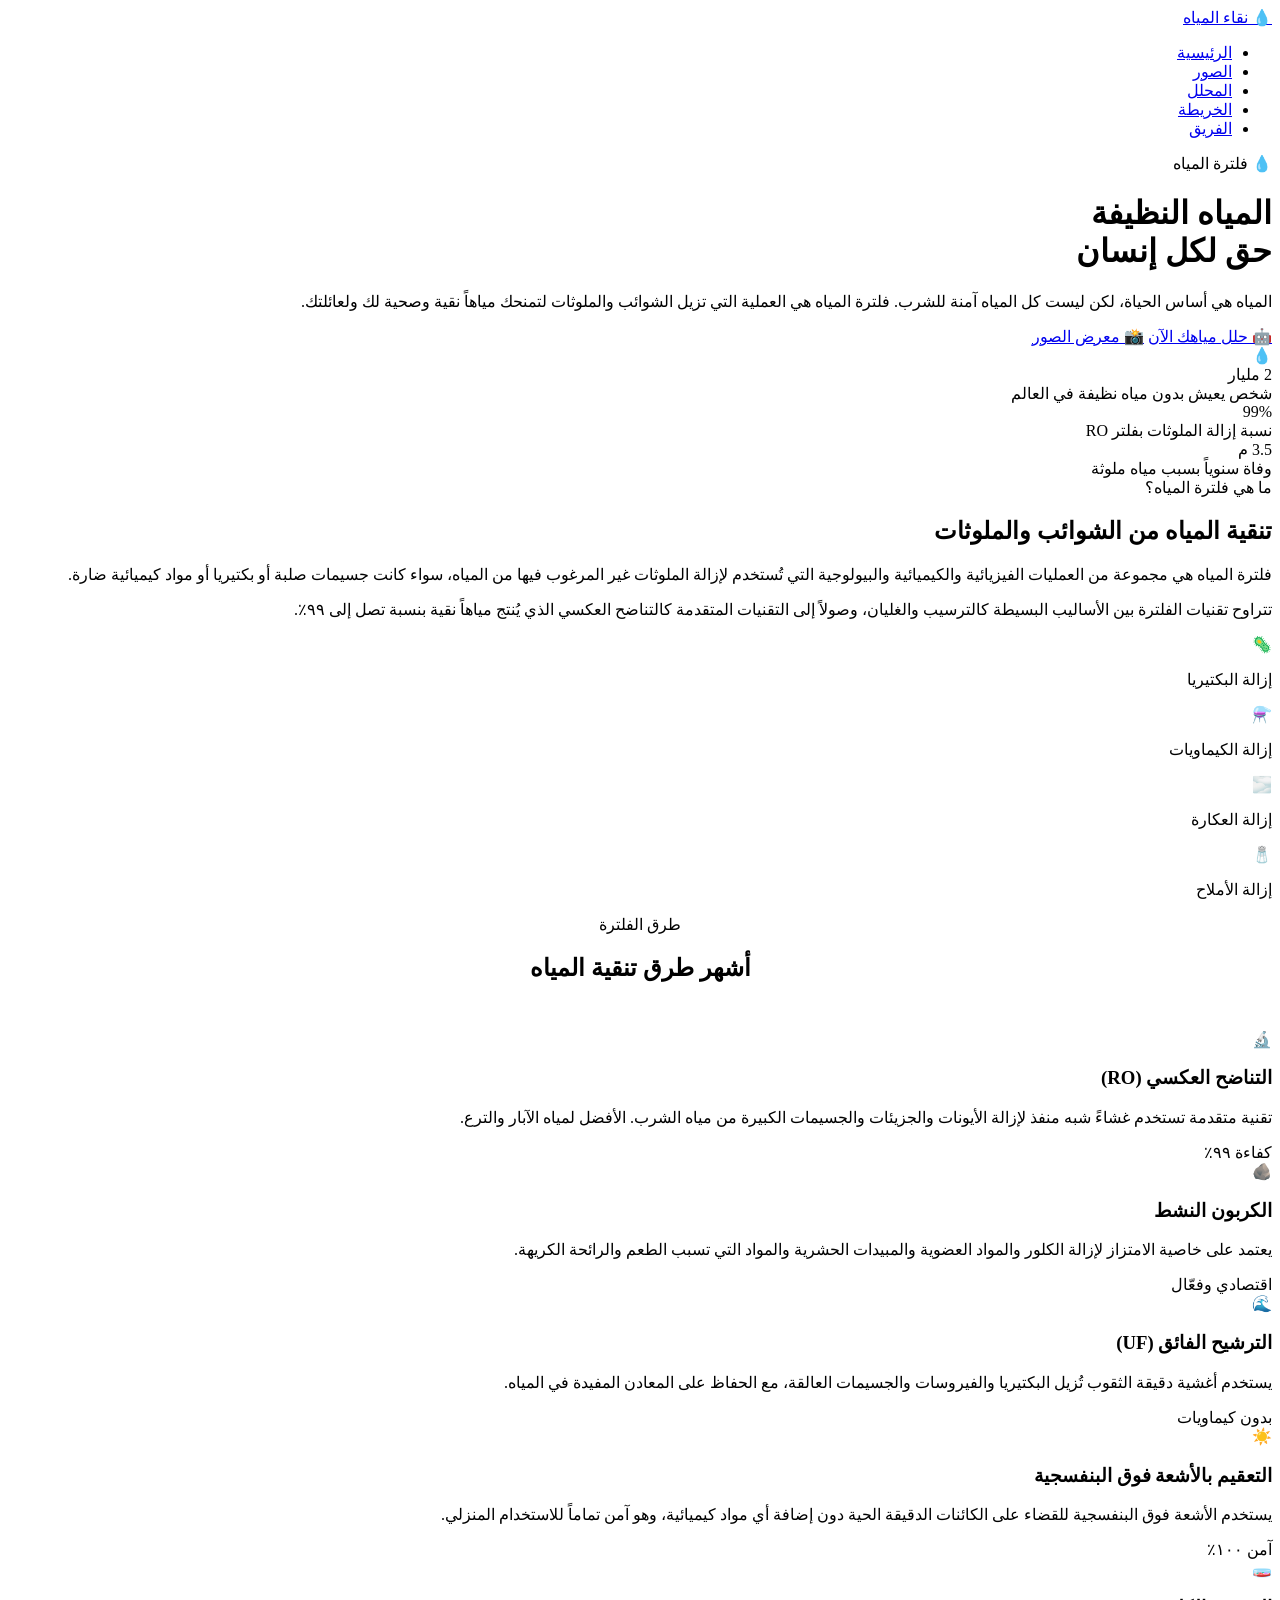
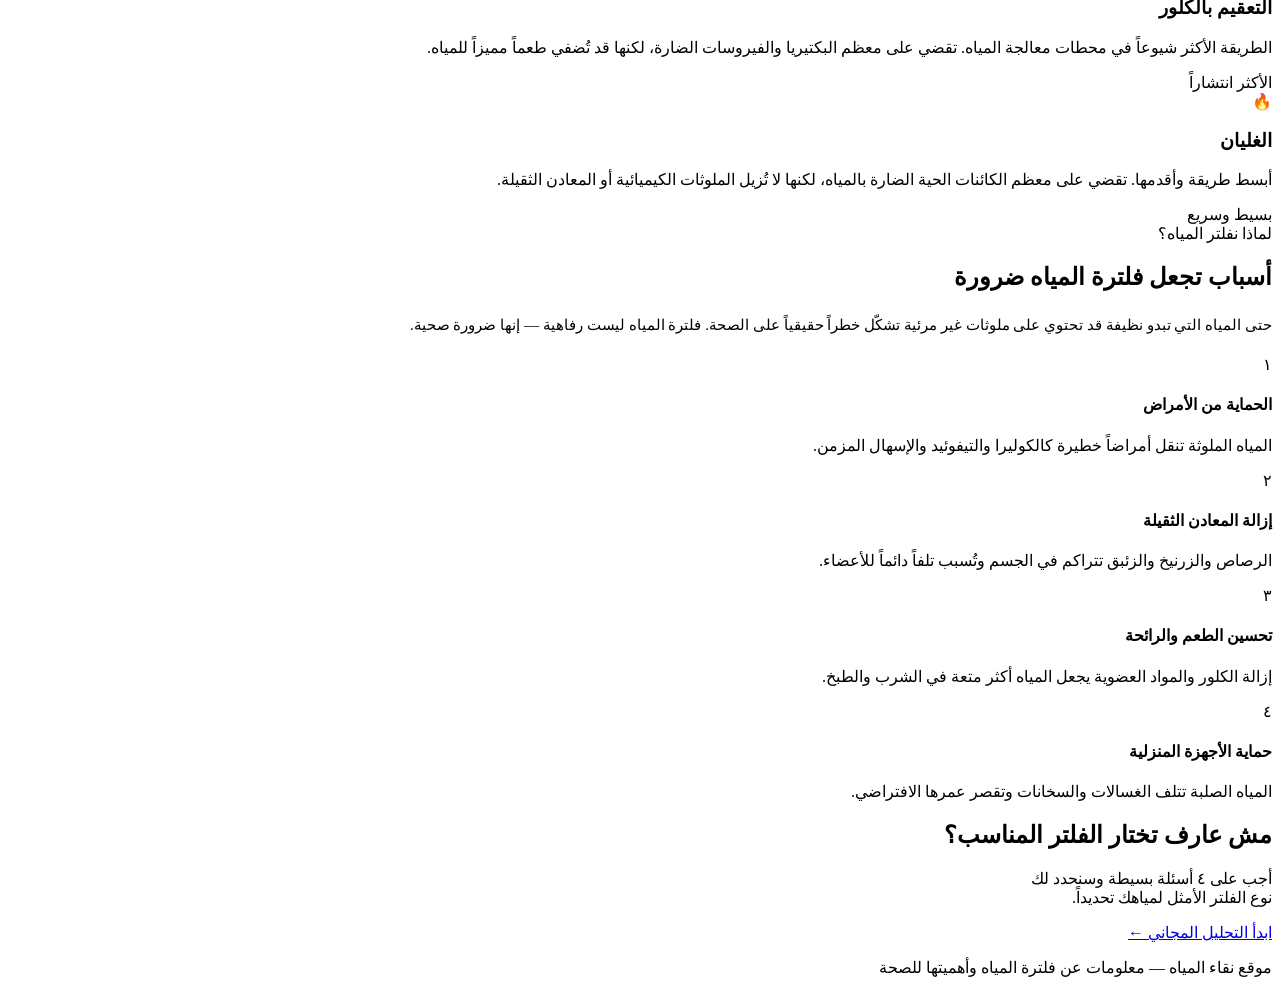
==== index.html @ 1d7ac0f8 "Add files via upload" ====
<!DOCTYPE html>
<html lang="ar" dir="rtl">
<head>
  <meta charset="UTF-8"/>
  <meta name="viewport" content="width=device-width, initial-scale=1.0"/>
  <title>فلترة المياه — الصفحة الرئيسية</title>
  <link rel="stylesheet" href="css/shared.css"/>
  <link rel="stylesheet" href="css/index.css"/>
</head>
<body>
<nav>
  <a href="index.html" class="nav-logo">💧 <span>نقاء المياه</span></a>
  <ul class="nav-links">
    <li><a href="index.html" class="active">الرئيسية</a></li>
    <li><a href="photos.html">الصور</a></li>
    <li><a href="water-quiz.html">المحلل</a></li>
    <li><a href="map.html">الخريطة</a></li>
    <li><a href="about.html">الفريق</a></li>
  </ul>
</nav>
<div class="all">
  <div class="hero-content">
    <div class="section-label anim-1">💧 فلترة المياه</div>
    <h1 class="page-title anim-2">
      المياه النظيفة<br>
      <span class="highlight">حق لكل إنسان</span>
    </h1>
    <p class="hero-desc anim-3">
      المياه هي أساس الحياة، لكن ليست كل المياه آمنة للشرب.
      فلترة المياه هي العملية التي تزيل الشوائب والملوثات
      لتمنحك مياهاً نقية وصحية لك ولعائلتك.
    </p>
    <div class="hero-btns anim-4">
      <a href="water-quiz.html" class="btn btn-primary">🤖 حلل مياهك الآن</a>
      <a href="photos.html" class="btn btn-outline">📸 معرض الصور</a>
    </div>
  </div>
  <div class="dynamic-icon">💧</div>
</div>
<div class="section" style="padding-top: 0;">
  <div class="stats-grid anim-2">
    <div class="stat-card">
      <span class="stat-num">2 مليار</span>
      <div class="stat-label">شخص يعيش بدون مياه نظيفة في العالم</div>
    </div>
    <div class="stat-card">
      <span class="stat-num">99%</span>
      <div class="stat-label">نسبة إزالة الملوثات بفلتر RO</div>
    </div>
    <div class="stat-card">
      <span class="stat-num">3.5 م</span>
      <div class="stat-label">وفاة سنوياً بسبب مياه ملوثة</div>
    </div>
  </div>
</div>
<div class="divider"></div>
<div class="section">
  <div class="what-grid">
    <div class="what-text anim-1">
      <div class="section-label">ما هي فلترة المياه؟</div>
      <h2 class="section-title">تنقية المياه من الشوائب والملوثات</h2>
      <p>
        فلترة المياه هي مجموعة من العمليات الفيزيائية والكيميائية والبيولوجية
        التي تُستخدم لإزالة الملوثات غير المرغوب فيها من المياه،
        سواء كانت جسيمات صلبة أو بكتيريا أو مواد كيميائية ضارة.
      </p>
      <p>
        تتراوح تقنيات الفلترة بين الأساليب البسيطة كالترسيب والغليان،
        وصولاً إلى التقنيات المتقدمة كالتناضح العكسي الذي يُنتج مياهاً
        نقية بنسبة تصل إلى ٩٩٪.
      </p>
    </div>
    <div class="what-visual anim-2">
      <div class="mini-card"><span class="emoji">🦠</span><p>إزالة البكتيريا</p></div>
      <div class="mini-card"><span class="emoji">⚗️</span><p>إزالة الكيماويات</p></div>
      <div class="mini-card"><span class="emoji">🌫️</span><p>إزالة العكارة</p></div>
      <div class="mini-card"><span class="emoji">🧂</span><p>إزالة الأملاح</p></div>
    </div>
  </div>
</div>
<div class="divider"></div>
<div class="section">
  <div class="anim-1" style="text-align:center; margin-bottom: 48px;">
    <div class="section-label" style="justify-content:center;">طرق الفلترة</div>
    <h2 class="section-title">أشهر طرق تنقية المياه</h2>
  </div>
  <div class="methods-grid">
    <div class="method-card anim-1">
      <span class="method-icon">🔬</span>
      <h3>التناضح العكسي (RO)</h3>
      <p>تقنية متقدمة تستخدم غشاءً شبه منفذ لإزالة الأيونات والجزيئات والجسيمات الكبيرة من مياه الشرب. الأفضل لمياه الآبار والترع.</p>
      <span class="method-tag">كفاءة ٩٩٪</span>
    </div>
    <div class="method-card anim-2">
      <span class="method-icon">🪨</span>
      <h3>الكربون النشط</h3>
      <p>يعتمد على خاصية الامتزاز لإزالة الكلور والمواد العضوية والمبيدات الحشرية والمواد التي تسبب الطعم والرائحة الكريهة.</p>
      <span class="method-tag">اقتصادي وفعّال</span>
    </div>
    <div class="method-card anim-3">
      <span class="method-icon">🌊</span>
      <h3>الترشيح الفائق (UF)</h3>
      <p>يستخدم أغشية دقيقة الثقوب تُزيل البكتيريا والفيروسات والجسيمات العالقة، مع الحفاظ على المعادن المفيدة في المياه.</p>
      <span class="method-tag">بدون كيماويات</span>
    </div>
    <div class="method-card anim-1">
      <span class="method-icon">☀️</span>
      <h3>التعقيم بالأشعة فوق البنفسجية</h3>
      <p>يستخدم الأشعة فوق البنفسجية للقضاء على الكائنات الدقيقة الحية دون إضافة أي مواد كيميائية، وهو آمن تماماً للاستخدام المنزلي.</p>
      <span class="method-tag">آمن ١٠٠٪</span>
    </div>
    <div class="method-card anim-2">
      <span class="method-icon">🧫</span>
      <h3>التعقيم بالكلور</h3>
      <p>الطريقة الأكثر شيوعاً في محطات معالجة المياه. تقضي على معظم البكتيريا والفيروسات الضارة، لكنها قد تُضفي طعماً مميزاً للمياه.</p>
      <span class="method-tag">الأكثر انتشاراً</span>
    </div>
    <div class="method-card anim-3">
      <span class="method-icon">🔥</span>
      <h3>الغليان</h3>
      <p>أبسط طريقة وأقدمها. تقضي على معظم الكائنات الحية الضارة بالمياه، لكنها لا تُزيل الملوثات الكيميائية أو المعادن الثقيلة.</p>
      <span class="method-tag">بسيط وسريع</span>
    </div>
  </div>
</div>
<div class="divider"></div>
<div class="section">
  <div class="why-section">
    <div class="anim-1">
      <div class="section-label">لماذا نفلتر المياه؟</div>
      <h2 class="section-title">أسباب تجعل فلترة المياه ضرورة</h2>
      <p style="color:var(--gray); line-height:1.9; font-size:0.95rem;">
        حتى المياه التي تبدو نظيفة قد تحتوي على ملوثات غير مرئية
        تشكّل خطراً حقيقياً على الصحة. فلترة المياه ليست رفاهية —
        إنها ضرورة صحية.
      </p>
    </div>
    <div class="why-list anim-2">
      <div class="why-item">
        <div class="why-num">١</div>
        <div>
          <h4>الحماية من الأمراض</h4>
          <p>المياه الملوثة تنقل أمراضاً خطيرة كالكوليرا والتيفوئيد والإسهال المزمن.</p>
        </div>
      </div>
      <div class="why-item">
        <div class="why-num">٢</div>
        <div>
          <h4>إزالة المعادن الثقيلة</h4>
          <p>الرصاص والزرنيخ والزئبق تتراكم في الجسم وتُسبب تلفاً دائماً للأعضاء.</p>
        </div>
      </div>
      <div class="why-item">
        <div class="why-num">٣</div>
        <div>
          <h4>تحسين الطعم والرائحة</h4>
          <p>إزالة الكلور والمواد العضوية يجعل المياه أكثر متعة في الشرب والطبخ.</p>
        </div>
      </div>
      <div class="why-item">
        <div class="why-num">٤</div>
        <div>
          <h4>حماية الأجهزة المنزلية</h4>
          <p>المياه الصلبة تتلف الغسالات والسخانات وتقصر عمرها الافتراضي.</p>
        </div>
      </div>
    </div>
  </div>
</div>
<div class="divider"></div>
<div class="section">
  <div class="cta-box anim-1">
    <h2>مش عارف تختار الفلتر المناسب؟</h2>
    <p>
      أجب على ٤ أسئلة بسيطة وسنحدد لك<br>
      نوع الفلتر الأمثل لمياهك تحديداً.
    </p>
    <a href="water-quiz.html" class="btn btn-primary">ابدأ التحليل المجاني ←</a>
  </div>
</div>
<footer>
  <p>موقع <span>نقاء المياه</span> — معلومات عن فلترة المياه وأهميتها للصحة</p>
</footer>
</body>
</html>
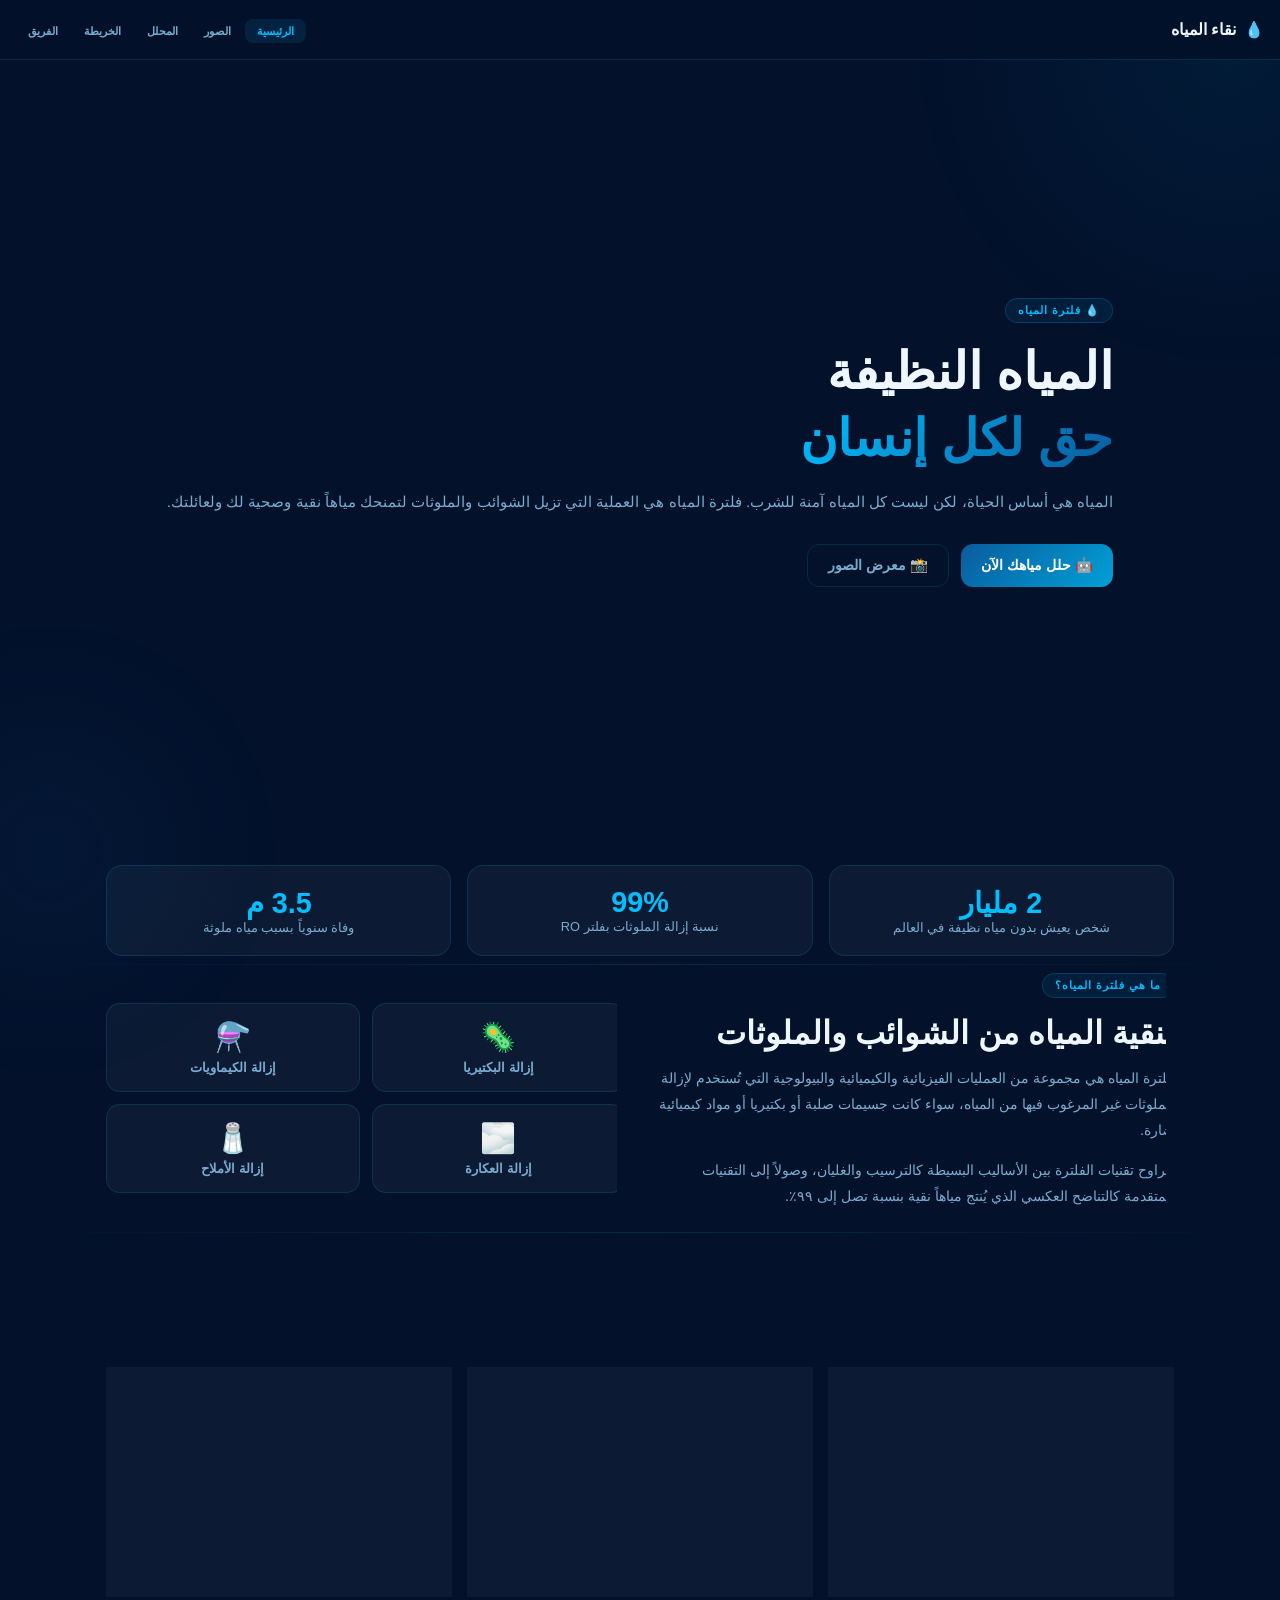
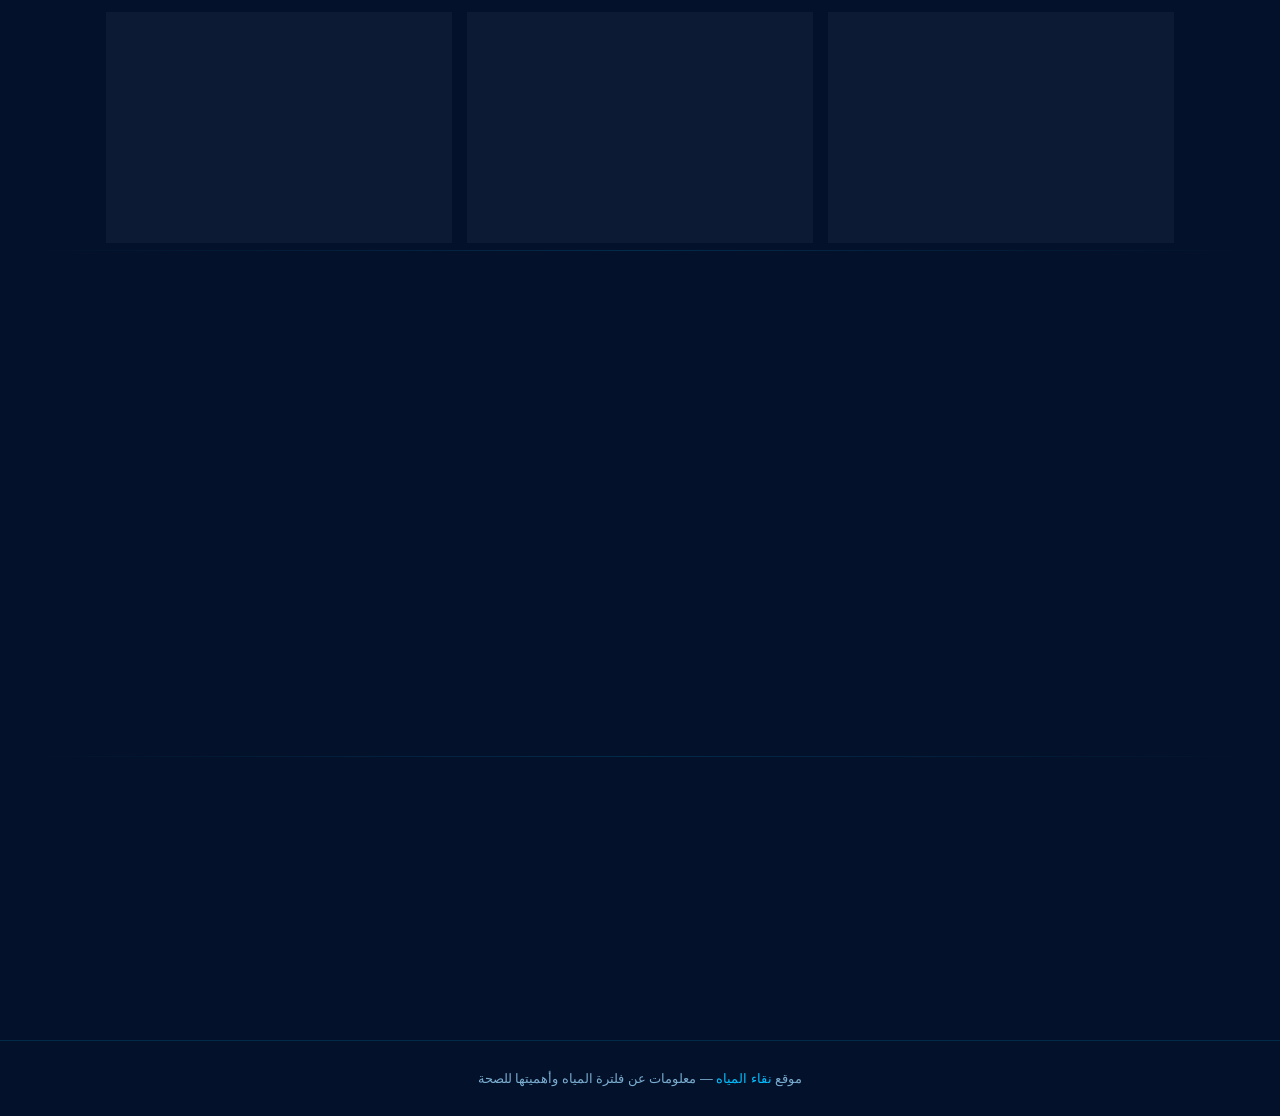
==== commit 6d07af2f: "css" ====
--- a/index.html
+++ b/index.html
@@ -4,8 +4,8 @@
   <meta charset="UTF-8"/>
   <meta name="viewport" content="width=device-width, initial-scale=1.0"/>
   <title>فلترة المياه — الصفحة الرئيسية</title>
-  <link rel="stylesheet" href="css/shared.css"/>
-  <link rel="stylesheet" href="css/index.css"/>
+  <link rel="stylesheet" href="./Css/shared.css"/>
+  <link rel="stylesheet" href="./Css/index.css"/>
 </head>
 <body>
 <nav>
--- a/Css/shared.css
+++ b/Css/shared.css
@@ -0,0 +1,256 @@
+@import url('https://fonts.googleapis.com/css2?family=Tajawal:wght@400;500;700;800;900&family=Cairo:wght@400;600;700;900&display=swap');
+
+* { margin: 0; padding: 0; box-sizing: border-box; }
+
+html { scroll-behavior: smooth; }
+
+body {
+  font-family: 'Cairo', sans-serif;
+  background: #03112b;
+  color: #eef6ff;
+  min-height: 100vh;
+  overflow-x: hidden;
+  direction: rtl;
+}
+
+body::before {
+  content: '';
+  position: fixed;
+  top: -300px; right: -300px;
+  width: 700px; height: 700px;
+  background: radial-gradient(circle, rgba(0,191,255,0.06) 0%, transparent 65%);
+  border-radius: 50%;
+  pointer-events: none;
+  z-index: 0;
+}
+
+body::after {
+  content: '';
+  position: fixed;
+  bottom: -200px; left: -200px;
+  width: 500px; height: 500px;
+  background: radial-gradient(circle, rgba(10,92,158,0.08) 0%, transparent 65%);
+  border-radius: 50%;
+  pointer-events: none;
+  z-index: 0;
+}
+
+/* ========== NAVIGATION - RESPONSIVE ========== */
+nav {
+  position: sticky;
+  top: 0;
+  z-index: 100;
+  background: rgba(3,17,43,0.95);
+  backdrop-filter: blur(16px);
+  border-bottom: 1px solid rgba(0,191,255,0.15);
+  padding: 0 16px;
+  display: flex;
+  align-items: center;
+  justify-content: space-between;
+  min-height: 60px;
+  flex-wrap: wrap;
+  gap: 8px;
+}
+
+.nav-logo {
+  display: flex;
+  align-items: center;
+  gap: 8px;
+  font-family: 'Tajawal', sans-serif;
+  font-weight: 900;
+  font-size: 1rem;
+  color: #00bfff;
+  text-decoration: none;
+  white-space: nowrap;
+}
+
+.nav-logo span { color: #eef6ff; }
+
+.nav-links {
+  display: flex;
+  gap: 2px;
+  list-style: none;
+  flex-wrap: wrap;
+  justify-content: center;
+}
+
+.nav-links a {
+  color: #7aaccf;
+  text-decoration: none;
+  padding: 6px 12px;
+  border-radius: 8px;
+  font-size: 0.7rem;
+  font-weight: 600;
+  transition: all 0.2s ease;
+  white-space: nowrap;
+}
+
+.nav-links a:hover {
+  color: #eef6ff;
+  background: rgba(0,191,255,0.08);
+}
+
+.nav-links a.active {
+  color: #00bfff;
+  background: rgba(0,191,255,0.1);
+}
+
+/* ========== SECTIONS ========== */
+.section {
+  position: relative;
+  z-index: 1;
+  padding: 8px 16px;
+  max-width: 1100px;
+  margin: 0 auto;
+}
+
+.section-label {
+  display: inline-flex;
+  align-items: center;
+  gap: 8px;
+  background: rgba(0,191,255,0.08);
+  border: 1px solid rgba(0,191,255,0.2);
+  color: #00bfff;
+  font-size: 0.7rem;
+  font-weight: 700;
+  padding: 5px 12px;
+  border-radius: 50px;
+  letter-spacing: 1px;
+  margin-bottom: 16px;
+}
+
+h1.page-title {
+  font-family: 'Tajawal', sans-serif;
+  font-size: clamp(1.6rem, 5vw, 3.2rem);
+  font-weight: 900;
+  line-height: 1.3;
+  margin-bottom: 16px;
+}
+
+h1.page-title .highlight {
+  background: linear-gradient(135deg, #00bfff, #0a5c9e);
+  -webkit-background-clip: text;
+  -webkit-text-fill-color: transparent;
+  background-clip: text;
+}
+
+h2.section-title {
+  font-family: 'Tajawal', sans-serif;
+  font-size: clamp(1.3rem, 3vw, 2rem);
+  font-weight: 800;
+  margin-bottom: 14px;
+}
+
+.btn {
+  display: inline-flex;
+  align-items: center;
+  gap: 8px;
+  padding: 12px 20px;
+  border-radius: 12px;
+  font-family: 'Cairo', sans-serif;
+  font-size: 0.9rem;
+  font-weight: 700;
+  cursor: pointer;
+  transition: all 0.3s ease;
+  text-decoration: none;
+  border: none;
+  justify-content: center;
+}
+
+.btn-primary {
+  background: linear-gradient(135deg, #0a5c9e, #00a0d6);
+  color: white;
+}
+
+.btn-primary:hover {
+  transform: translateY(-2px);
+  box-shadow: 0 12px 30px rgba(0,191,255,0.25);
+}
+
+.btn-outline {
+  background: transparent;
+  border: 1.5px solid rgba(0,191,255,0.15);
+  color: #7aaccf;
+}
+
+.btn-outline:hover {
+  border-color: #00bfff;
+  color: #00bfff;
+}
+
+.divider {
+  height: 1px;
+  background: linear-gradient(90deg, transparent, rgba(0,191,255,0.15), transparent);
+  margin: 0 16px;
+}
+
+footer {
+  position: relative;
+  z-index: 1;
+  text-align: center;
+  padding: 30px 16px;
+  color: #7aaccf;
+  font-size: 0.8rem;
+  border-top: 1px solid rgba(0,191,255,0.15);
+}
+
+footer span { color: #00bfff; }
+
+/* ========== ANIMATIONS ========== */
+@keyframes fadeUp {
+  from { opacity: 0; transform: translateY(30px); }
+  to   { opacity: 1; transform: translateY(0); }
+}
+
+@keyframes fadeIn {
+  from { opacity: 0; }
+  to   { opacity: 1; }
+}
+
+.anim-1 { animation: fadeUp 0.7s ease both; }
+.anim-2 { animation: fadeUp 0.7s ease 0.15s both; }
+.anim-3 { animation: fadeUp 0.7s ease 0.3s both; }
+.anim-4 { animation: fadeUp 0.7s ease 0.45s both; }
+
+/* ========== MEDIA QUERIES ========== */
+@media (max-width: 600px) {
+  nav {
+    padding: 8px 12px;
+    flex-direction: column;
+    gap: 8px;
+  }
+  
+  .nav-logo {
+    font-size: 0.9rem;
+  }
+  
+  .nav-links {
+    width: 100%;
+    justify-content: center;
+    gap: 4px;
+  }
+  
+  .nav-links a {
+    padding: 5px 8px;
+    font-size: 0.65rem;
+  }
+  
+  .section {
+    padding: 8px 12px;
+  }
+  
+  .section-label {
+    font-size: 0.65rem;
+    padding: 4px 10px;
+  }
+  
+  .btn {
+    padding: 10px 16px;
+    font-size: 0.85rem;
+  }
+  
+  footer {
+    padding: 20px 12px;
+    font-size: 0.7rem;
+  }
+}
--- a/Css/index.css
+++ b/Css/index.css
@@ -0,0 +1,249 @@
+.all {
+  min-height: 85vh;
+  display: flex;
+  flex-direction: column;
+  align-items: center;
+  justify-content: center;
+  position: relative;
+  z-index: 1;
+  padding: 40px 20px;
+  max-width: 1100px;
+  margin: 0 auto;
+  text-align: center;
+}
+
+.hero-content { max-width: 100%; }
+
+.hero-desc {
+  color: #7aaccf;
+  font-size: 0.95rem;
+  line-height: 1.8;
+  margin-bottom: 28px;
+}
+
+.hero-btns { 
+  display: flex; 
+  gap: 12px; 
+  flex-wrap: wrap;
+  justify-content: center;
+}
+
+.dynamic-icon {
+  display: none;
+}
+
+@keyframes float-drop {
+  0%, 100% { transform: translateY(-50%) scale(1); }
+  50%       { transform: translateY(-55%) scale(1.05); }
+}
+
+.stats-grid {
+  display: grid;
+  grid-template-columns: repeat(auto-fit, minmax(180px, 1fr));
+  gap: 16px;
+  margin-top: 40px;
+}
+
+.stat-card {
+  background: rgba(255,255,255,0.04);
+  border: 1px solid rgba(0,191,255,0.15);
+  border-radius: 16px;
+  padding: 20px;
+  text-align: center;
+}
+
+.stat-num {
+  font-family: 'Tajawal', sans-serif;
+  font-size: 1.8rem;
+  font-weight: 900;
+  color: #00bfff;
+  display: block;
+}
+
+.stat-label {
+  font-size: 0.8rem;
+  color: #7aaccf;
+}
+
+.what-grid {
+  display: grid;
+  grid-template-columns: 1fr;
+  gap: 30px;
+  align-items: center;
+}
+
+.what-text p {
+  color: #7aaccf;
+  line-height: 1.8;
+  font-size: 0.9rem;
+  margin-bottom: 14px;
+}
+
+.what-visual {
+  display: grid;
+  grid-template-columns: repeat(2, 1fr);
+  gap: 12px;
+}
+
+.mini-card {
+  background: rgba(255,255,255,0.04);
+  border: 1px solid rgba(0,191,255,0.15);
+  border-radius: 14px;
+  padding: 16px;
+  text-align: center;
+  transition: all 0.3s;
+}
+
+.mini-card:hover {
+  border-color: rgba(0,191,255,0.4);
+  transform: translateY(-3px);
+}
+
+.mini-card .emoji { font-size: 1.8rem; display: block; margin-bottom: 6px; }
+
+.mini-card p { font-size: 0.8rem; color: #7aaccf; font-weight: 600; }
+
+.methods-grid {
+  display: grid;
+  grid-template-columns: 1fr;
+  gap: 16px;
+}
+
+.method-card {
+  background: rgba(255,255,255,0.04);
+  border: 1px solid rgba(0,191,255,0.15);
+  border-radius: 20px;
+  padding: 24px;
+  transition: all 0.3s;
+  position: relative;
+  overflow: hidden;
+}
+
+.method-card::before {
+  content: '';
+  position: absolute;
+  top: 0; right: 0;
+  width: 80px; height: 80px;
+  background: radial-gradient(circle, rgba(0,191,255,0.08), transparent);
+  border-radius: 0 20px 0 80px;
+}
+
+.method-card:hover {
+  border-color: rgba(0,191,255,0.4);
+  transform: translateY(-3px);
+}
+
+.method-icon { font-size: 2rem; display: block; margin-bottom: 12px; }
+
+.method-card h3 {
+  font-size: 1rem;
+  font-weight: 700;
+  margin-bottom: 8px;
+  color: #eef6ff;
+}
+
+.method-card p { color: #7aaccf; font-size: 0.85rem; line-height: 1.7; }
+
+.method-tag {
+  display: inline-block;
+  margin-top: 12px;
+  background: rgba(0,191,255,0.08);
+  border: 1px solid rgba(0,191,255,0.2);
+  color: #00bfff;
+  font-size: 0.7rem;
+  font-weight: 700;
+  padding: 3px 10px;
+  border-radius: 50px;
+}
+
+.why-section {
+  display: flex;
+  flex-direction: column;
+  gap: 24px;
+}
+
+.why-list { display: flex; flex-direction: column; gap: 12px; }
+
+.why-item {
+  display: flex;
+  align-items: flex-start;
+  gap: 14px;
+  background: rgba(255,255,255,0.04);
+  border: 1px solid rgba(0,191,255,0.15);
+  border-radius: 14px;
+  padding: 16px 18px;
+  transition: all 0.3s;
+}
+
+.why-item:hover {
+  border-color: rgba(0,191,255,0.3);
+  transform: translateX(-3px);
+}
+
+.why-num {
+  flex-shrink: 0;
+  width: 32px; height: 32px;
+  background: linear-gradient(135deg, #0a5c9e, #00a0d6);
+  border-radius: 10px;
+  display: flex;
+  align-items: center;
+  justify-content: center;
+  font-weight: 900;
+  font-size: 0.85rem;
+}
+
+.why-item h4 { font-size: 0.95rem; font-weight: 700; margin-bottom: 3px; }
+
+.why-item p  { color: #7aaccf; font-size: 0.85rem; line-height: 1.6; }
+
+.cta-box {
+  background: linear-gradient(135deg, rgba(10,92,158,0.3), rgba(0,191,255,0.08));
+  border: 1px solid rgba(0,191,255,0.25);
+  border-radius: 20px;
+  padding: 36px 24px;
+  text-align: center;
+  margin: 20px 0;
+}
+
+.cta-box h2 {
+  font-family: 'Tajawal', sans-serif;
+  font-size: 1.5rem;
+  font-weight: 900;
+  margin-bottom: 12px;
+}
+
+.cta-box p {
+  color: #7aaccf;
+  font-size: 0.9rem;
+  margin-bottom: 24px;
+  line-height: 1.7;
+}
+
+@media (min-width: 768px) {
+  .what-grid {
+    grid-template-columns: 1fr 1fr;
+  }
+  
+  .methods-grid {
+    grid-template-columns: repeat(2, 1fr);
+  }
+  
+  .hero-btns {
+    justify-content: flex-start;
+  }
+  
+  .all {
+    text-align: right;
+    flex-direction: row;
+  }
+}
+
+@media (min-width: 1024px) {
+  .methods-grid {
+    grid-template-columns: repeat(3, 1fr);
+  }
+  
+  .stats-grid {
+    grid-template-columns: repeat(3, 1fr);
+  }
+}
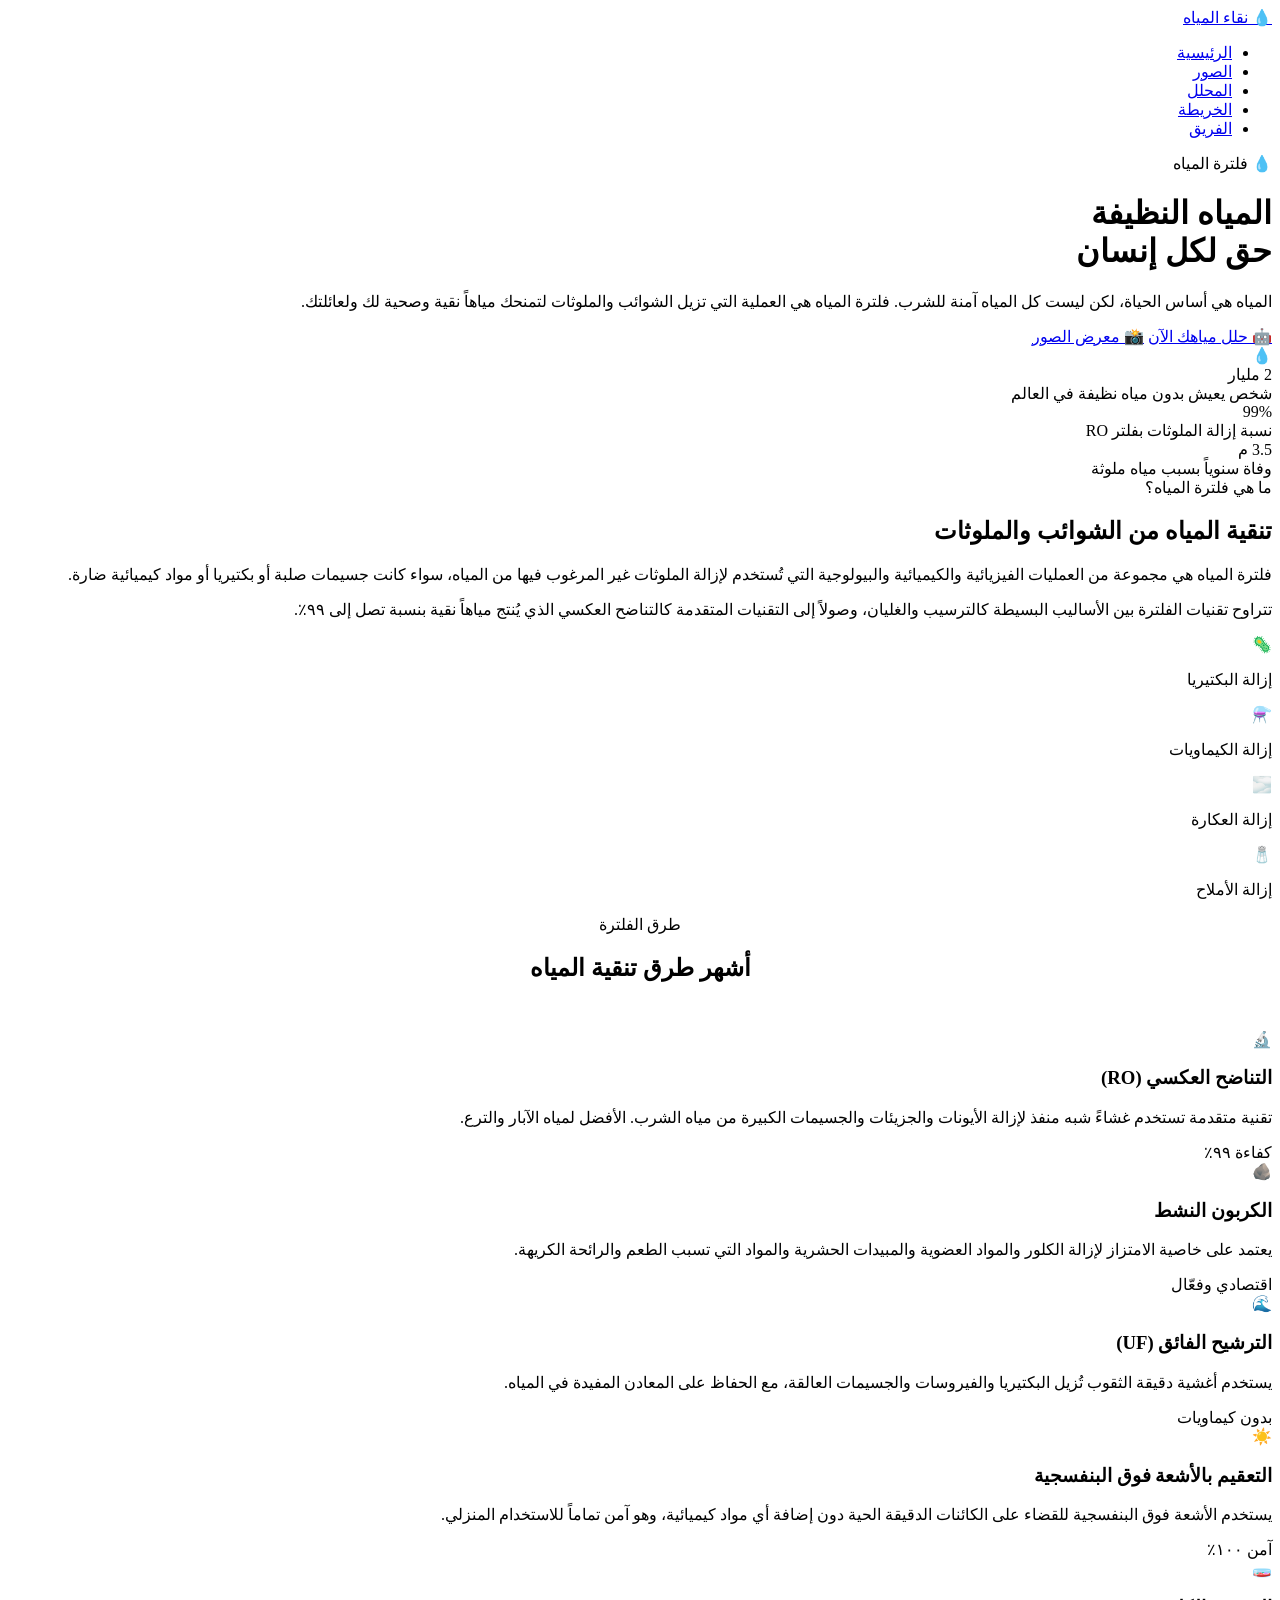
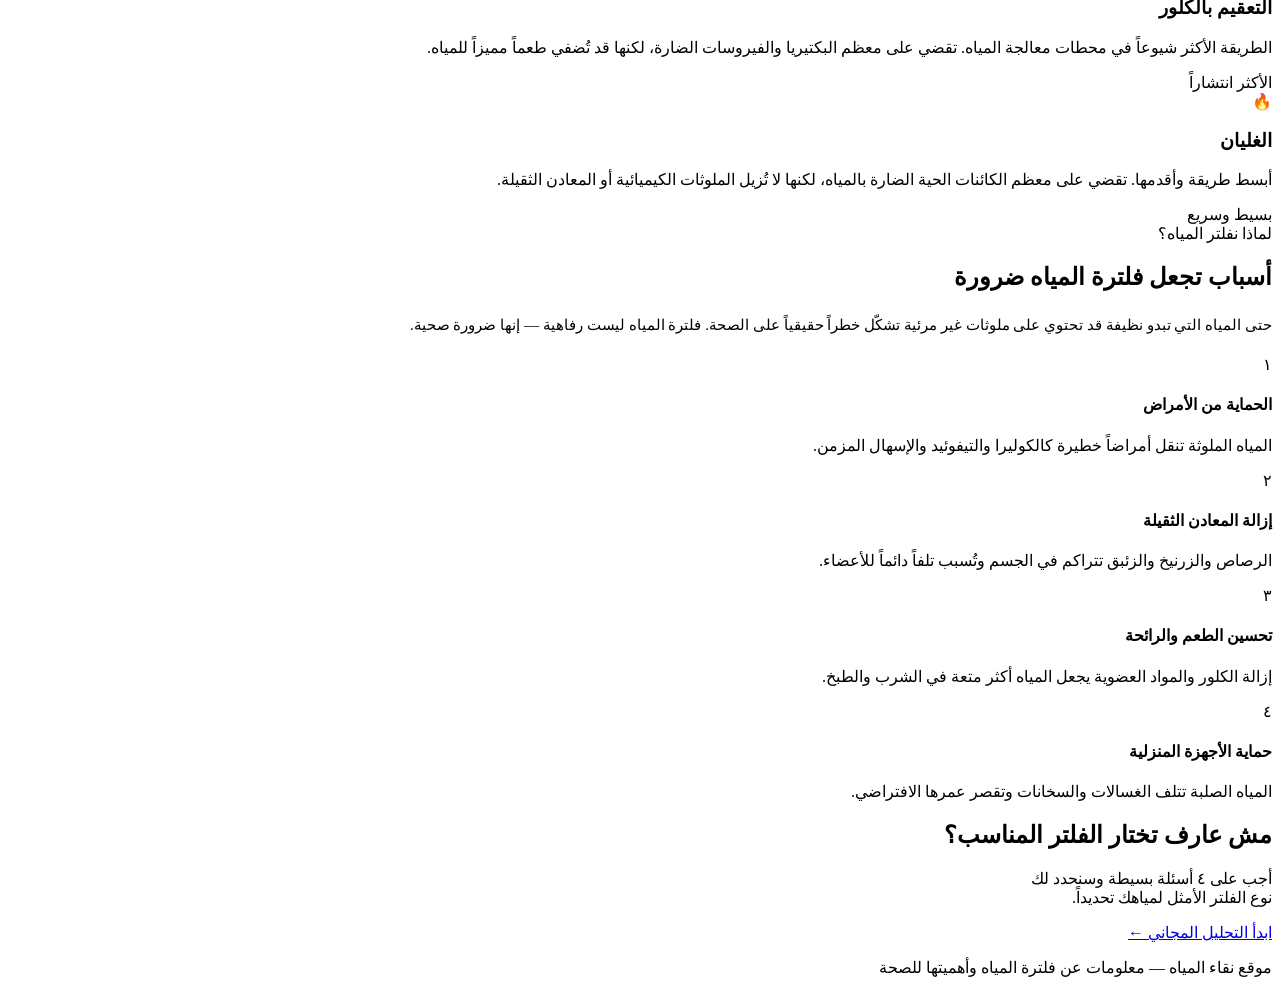
==== commit c5e89025: "e" ====
--- a/index.html
+++ b/index.html
@@ -4,8 +4,8 @@
   <meta charset="UTF-8"/>
   <meta name="viewport" content="width=device-width, initial-scale=1.0"/>
   <title>فلترة المياه — الصفحة الرئيسية</title>
-  <link rel="stylesheet" href="./Css/shared.css"/>
-  <link rel="stylesheet" href="./Css/index.css"/>
+  <link rel="stylesheet" href="css/shared.css"/>
+  <link rel="stylesheet" href="css/index.css"/>
 </head>
 <body>
 <nav>
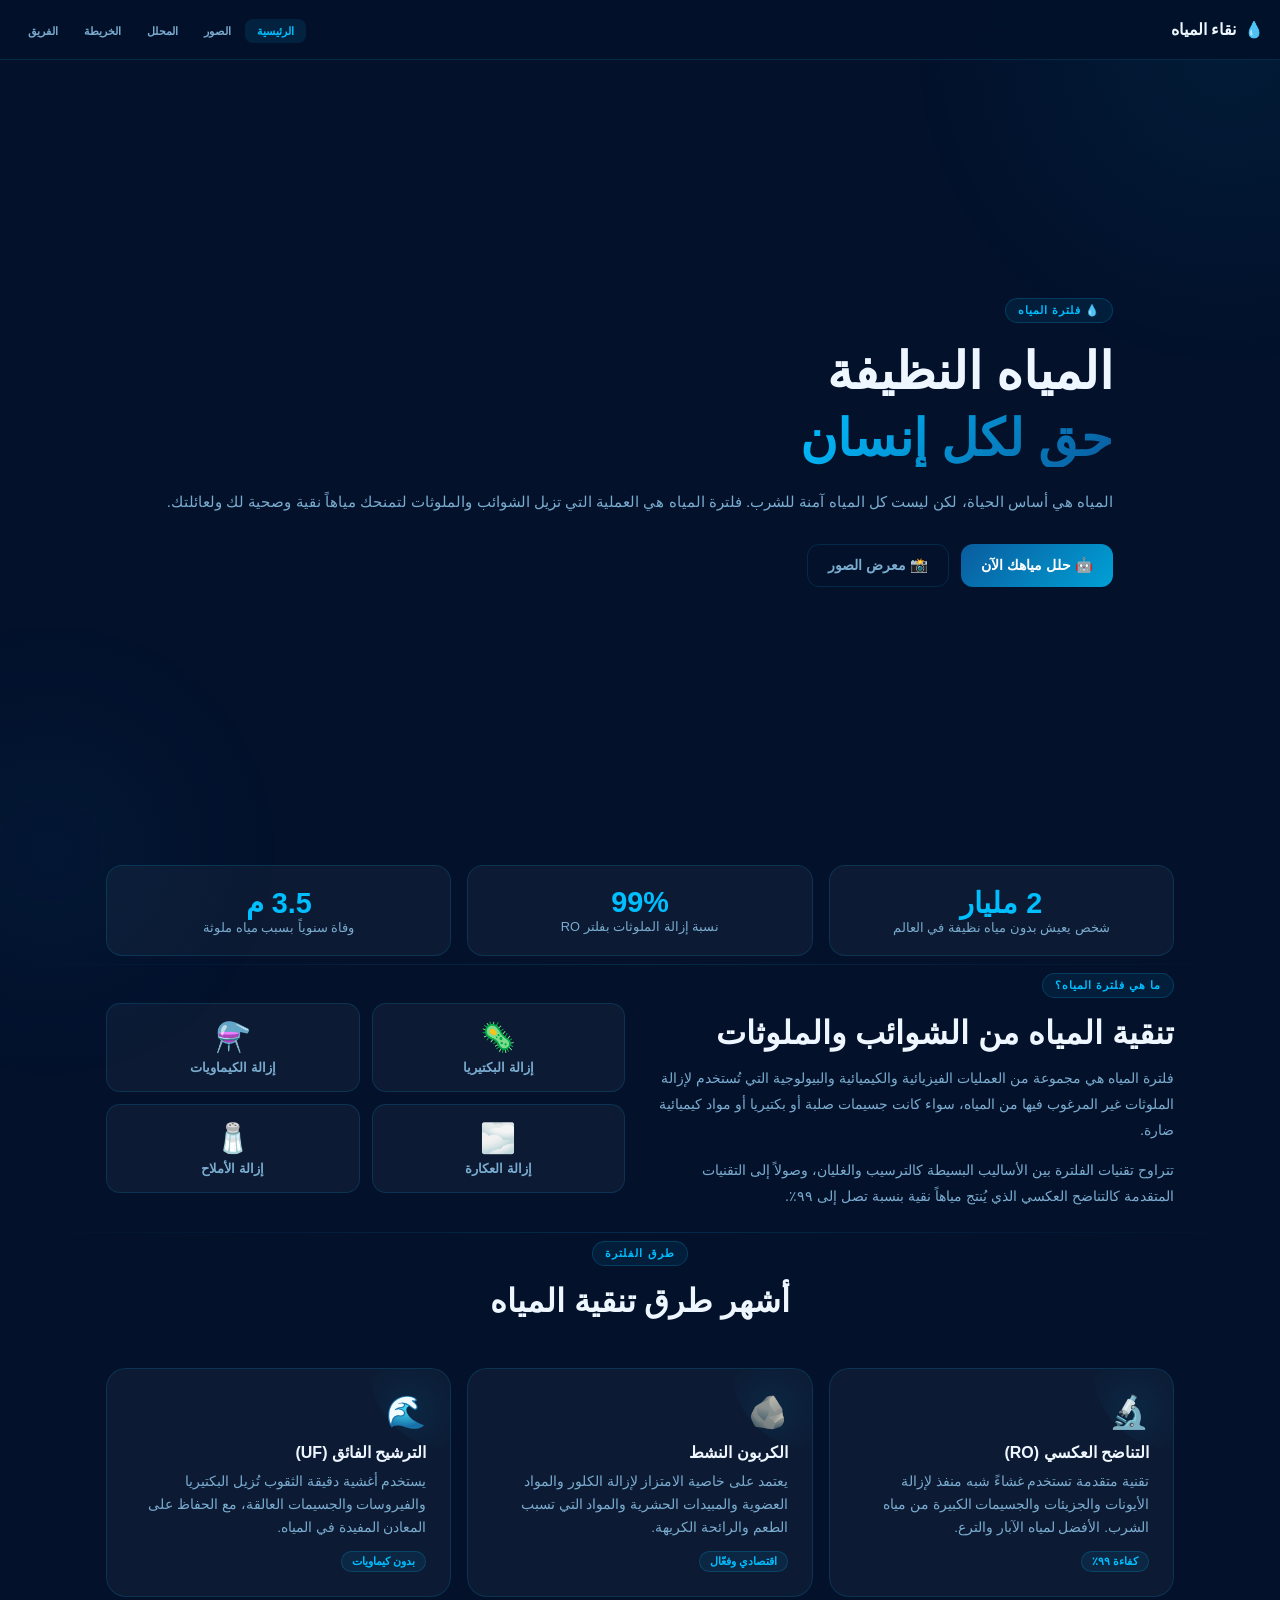
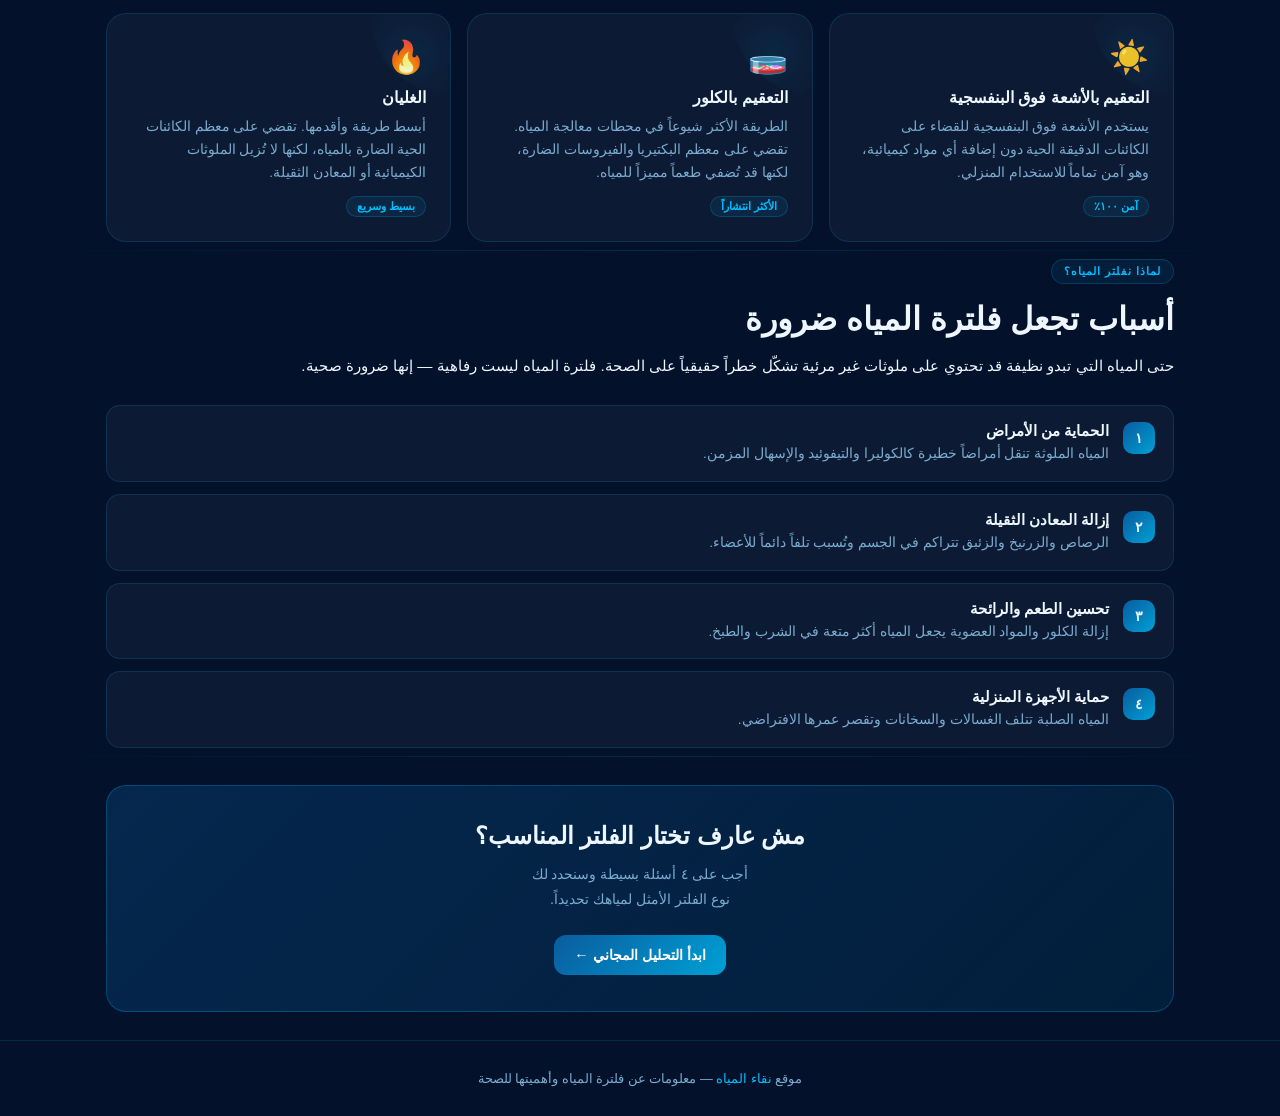
==== commit cfefdb46: "CSSSS" ====
--- a/index.html
+++ b/index.html
@@ -4,8 +4,8 @@
   <meta charset="UTF-8"/>
   <meta name="viewport" content="width=device-width, initial-scale=1.0"/>
   <title>فلترة المياه — الصفحة الرئيسية</title>
-  <link rel="stylesheet" href="css/shared.css"/>
-  <link rel="stylesheet" href="css/index.css"/>
+  <link rel="stylesheet" href="Css/shared.css"/>
+  <link rel="stylesheet" href="Css/index.css"/>
 </head>
 <body>
 <nav>
--- a/Css/shared.css
+++ b/Css/shared.css
@@ -0,0 +1,256 @@
+@import url('https://fonts.googleapis.com/css2?family=Tajawal:wght@400;500;700;800;900&family=Cairo:wght@400;600;700;900&display=swap');
+
+* { margin: 0; padding: 0; box-sizing: border-box; }
+
+html { scroll-behavior: smooth; }
+
+body {
+  font-family: 'Cairo', sans-serif;
+  background: #03112b;
+  color: #eef6ff;
+  min-height: 100vh;
+  overflow-x: hidden;
+  direction: rtl;
+}
+
+body::before {
+  content: '';
+  position: fixed;
+  top: -300px; right: -300px;
+  width: 700px; height: 700px;
+  background: radial-gradient(circle, rgba(0,191,255,0.06) 0%, transparent 65%);
+  border-radius: 50%;
+  pointer-events: none;
+  z-index: 0;
+}
+
+body::after {
+  content: '';
+  position: fixed;
+  bottom: -200px; left: -200px;
+  width: 500px; height: 500px;
+  background: radial-gradient(circle, rgba(10,92,158,0.08) 0%, transparent 65%);
+  border-radius: 50%;
+  pointer-events: none;
+  z-index: 0;
+}
+
+/* ========== NAVIGATION - RESPONSIVE ========== */
+nav {
+  position: sticky;
+  top: 0;
+  z-index: 100;
+  background: rgba(3,17,43,0.95);
+  backdrop-filter: blur(16px);
+  border-bottom: 1px solid rgba(0,191,255,0.15);
+  padding: 0 16px;
+  display: flex;
+  align-items: center;
+  justify-content: space-between;
+  min-height: 60px;
+  flex-wrap: wrap;
+  gap: 8px;
+}
+
+.nav-logo {
+  display: flex;
+  align-items: center;
+  gap: 8px;
+  font-family: 'Tajawal', sans-serif;
+  font-weight: 900;
+  font-size: 1rem;
+  color: #00bfff;
+  text-decoration: none;
+  white-space: nowrap;
+}
+
+.nav-logo span { color: #eef6ff; }
+
+.nav-links {
+  display: flex;
+  gap: 2px;
+  list-style: none;
+  flex-wrap: wrap;
+  justify-content: center;
+}
+
+.nav-links a {
+  color: #7aaccf;
+  text-decoration: none;
+  padding: 6px 12px;
+  border-radius: 8px;
+  font-size: 0.7rem;
+  font-weight: 600;
+  transition: all 0.2s ease;
+  white-space: nowrap;
+}
+
+.nav-links a:hover {
+  color: #eef6ff;
+  background: rgba(0,191,255,0.08);
+}
+
+.nav-links a.active {
+  color: #00bfff;
+  background: rgba(0,191,255,0.1);
+}
+
+/* ========== SECTIONS ========== */
+.section {
+  position: relative;
+  z-index: 1;
+  padding: 8px 16px;
+  max-width: 1100px;
+  margin: 0 auto;
+}
+
+.section-label {
+  display: inline-flex;
+  align-items: center;
+  gap: 8px;
+  background: rgba(0,191,255,0.08);
+  border: 1px solid rgba(0,191,255,0.2);
+  color: #00bfff;
+  font-size: 0.7rem;
+  font-weight: 700;
+  padding: 5px 12px;
+  border-radius: 50px;
+  letter-spacing: 1px;
+  margin-bottom: 16px;
+}
+
+h1.page-title {
+  font-family: 'Tajawal', sans-serif;
+  font-size: clamp(1.6rem, 5vw, 3.2rem);
+  font-weight: 900;
+  line-height: 1.3;
+  margin-bottom: 16px;
+}
+
+h1.page-title .highlight {
+  background: linear-gradient(135deg, #00bfff, #0a5c9e);
+  -webkit-background-clip: text;
+  -webkit-text-fill-color: transparent;
+  background-clip: text;
+}
+
+h2.section-title {
+  font-family: 'Tajawal', sans-serif;
+  font-size: clamp(1.3rem, 3vw, 2rem);
+  font-weight: 800;
+  margin-bottom: 14px;
+}
+
+.btn {
+  display: inline-flex;
+  align-items: center;
+  gap: 8px;
+  padding: 12px 20px;
+  border-radius: 12px;
+  font-family: 'Cairo', sans-serif;
+  font-size: 0.9rem;
+  font-weight: 700;
+  cursor: pointer;
+  transition: all 0.3s ease;
+  text-decoration: none;
+  border: none;
+  justify-content: center;
+}
+
+.btn-primary {
+  background: linear-gradient(135deg, #0a5c9e, #00a0d6);
+  color: white;
+}
+
+.btn-primary:hover {
+  transform: translateY(-2px);
+  box-shadow: 0 12px 30px rgba(0,191,255,0.25);
+}
+
+.btn-outline {
+  background: transparent;
+  border: 1.5px solid rgba(0,191,255,0.15);
+  color: #7aaccf;
+}
+
+.btn-outline:hover {
+  border-color: #00bfff;
+  color: #00bfff;
+}
+
+.divider {
+  height: 1px;
+  background: linear-gradient(90deg, transparent, rgba(0,191,255,0.15), transparent);
+  margin: 0 16px;
+}
+
+footer {
+  position: relative;
+  z-index: 1;
+  text-align: center;
+  padding: 30px 16px;
+  color: #7aaccf;
+  font-size: 0.8rem;
+  border-top: 1px solid rgba(0,191,255,0.15);
+}
+
+footer span { color: #00bfff; }
+
+/* ========== ANIMATIONS ========== */
+@keyframes fadeUp {
+  from { opacity: 0; transform: translateY(30px); }
+  to   { opacity: 1; transform: translateY(0); }
+}
+
+@keyframes fadeIn {
+  from { opacity: 0; }
+  to   { opacity: 1; }
+}
+
+.anim-1 { animation: fadeUp 0.7s ease both; }
+.anim-2 { animation: fadeUp 0.7s ease 0.15s both; }
+.anim-3 { animation: fadeUp 0.7s ease 0.3s both; }
+.anim-4 { animation: fadeUp 0.7s ease 0.45s both; }
+
+/* ========== MEDIA QUERIES ========== */
+@media (max-width: 600px) {
+  nav {
+    padding: 8px 12px;
+    flex-direction: column;
+    gap: 8px;
+  }
+  
+  .nav-logo {
+    font-size: 0.9rem;
+  }
+  
+  .nav-links {
+    width: 100%;
+    justify-content: center;
+    gap: 4px;
+  }
+  
+  .nav-links a {
+    padding: 5px 8px;
+    font-size: 0.65rem;
+  }
+  
+  .section {
+    padding: 8px 12px;
+  }
+  
+  .section-label {
+    font-size: 0.65rem;
+    padding: 4px 10px;
+  }
+  
+  .btn {
+    padding: 10px 16px;
+    font-size: 0.85rem;
+  }
+  
+  footer {
+    padding: 20px 12px;
+    font-size: 0.7rem;
+  }
+}
--- a/Css/index.css
+++ b/Css/index.css
@@ -0,0 +1,249 @@
+.all {
+  min-height: 85vh;
+  display: flex;
+  flex-direction: column;
+  align-items: center;
+  justify-content: center;
+  position: relative;
+  z-index: 1;
+  padding: 40px 20px;
+  max-width: 1100px;
+  margin: 0 auto;
+  text-align: center;
+}
+
+.hero-content { max-width: 100%; }
+
+.hero-desc {
+  color: #7aaccf;
+  font-size: 0.95rem;
+  line-height: 1.8;
+  margin-bottom: 28px;
+}
+
+.hero-btns { 
+  display: flex; 
+  gap: 12px; 
+  flex-wrap: wrap;
+  justify-content: center;
+}
+
+.dynamic-icon {
+  display: none;
+}
+
+@keyframes float-drop {
+  0%, 100% { transform: translateY(-50%) scale(1); }
+  50%       { transform: translateY(-55%) scale(1.05); }
+}
+
+.stats-grid {
+  display: grid;
+  grid-template-columns: repeat(auto-fit, minmax(180px, 1fr));
+  gap: 16px;
+  margin-top: 40px;
+}
+
+.stat-card {
+  background: rgba(255,255,255,0.04);
+  border: 1px solid rgba(0,191,255,0.15);
+  border-radius: 16px;
+  padding: 20px;
+  text-align: center;
+}
+
+.stat-num {
+  font-family: 'Tajawal', sans-serif;
+  font-size: 1.8rem;
+  font-weight: 900;
+  color: #00bfff;
+  display: block;
+}
+
+.stat-label {
+  font-size: 0.8rem;
+  color: #7aaccf;
+}
+
+.what-grid {
+  display: grid;
+  grid-template-columns: 1fr;
+  gap: 30px;
+  align-items: center;
+}
+
+.what-text p {
+  color: #7aaccf;
+  line-height: 1.8;
+  font-size: 0.9rem;
+  margin-bottom: 14px;
+}
+
+.what-visual {
+  display: grid;
+  grid-template-columns: repeat(2, 1fr);
+  gap: 12px;
+}
+
+.mini-card {
+  background: rgba(255,255,255,0.04);
+  border: 1px solid rgba(0,191,255,0.15);
+  border-radius: 14px;
+  padding: 16px;
+  text-align: center;
+  transition: all 0.3s;
+}
+
+.mini-card:hover {
+  border-color: rgba(0,191,255,0.4);
+  transform: translateY(-3px);
+}
+
+.mini-card .emoji { font-size: 1.8rem; display: block; margin-bottom: 6px; }
+
+.mini-card p { font-size: 0.8rem; color: #7aaccf; font-weight: 600; }
+
+.methods-grid {
+  display: grid;
+  grid-template-columns: 1fr;
+  gap: 16px;
+}
+
+.method-card {
+  background: rgba(255,255,255,0.04);
+  border: 1px solid rgba(0,191,255,0.15);
+  border-radius: 20px;
+  padding: 24px;
+  transition: all 0.3s;
+  position: relative;
+  overflow: hidden;
+}
+
+.method-card::before {
+  content: '';
+  position: absolute;
+  top: 0; right: 0;
+  width: 80px; height: 80px;
+  background: radial-gradient(circle, rgba(0,191,255,0.08), transparent);
+  border-radius: 0 20px 0 80px;
+}
+
+.method-card:hover {
+  border-color: rgba(0,191,255,0.4);
+  transform: translateY(-3px);
+}
+
+.method-icon { font-size: 2rem; display: block; margin-bottom: 12px; }
+
+.method-card h3 {
+  font-size: 1rem;
+  font-weight: 700;
+  margin-bottom: 8px;
+  color: #eef6ff;
+}
+
+.method-card p { color: #7aaccf; font-size: 0.85rem; line-height: 1.7; }
+
+.method-tag {
+  display: inline-block;
+  margin-top: 12px;
+  background: rgba(0,191,255,0.08);
+  border: 1px solid rgba(0,191,255,0.2);
+  color: #00bfff;
+  font-size: 0.7rem;
+  font-weight: 700;
+  padding: 3px 10px;
+  border-radius: 50px;
+}
+
+.why-section {
+  display: flex;
+  flex-direction: column;
+  gap: 24px;
+}
+
+.why-list { display: flex; flex-direction: column; gap: 12px; }
+
+.why-item {
+  display: flex;
+  align-items: flex-start;
+  gap: 14px;
+  background: rgba(255,255,255,0.04);
+  border: 1px solid rgba(0,191,255,0.15);
+  border-radius: 14px;
+  padding: 16px 18px;
+  transition: all 0.3s;
+}
+
+.why-item:hover {
+  border-color: rgba(0,191,255,0.3);
+  transform: translateX(-3px);
+}
+
+.why-num {
+  flex-shrink: 0;
+  width: 32px; height: 32px;
+  background: linear-gradient(135deg, #0a5c9e, #00a0d6);
+  border-radius: 10px;
+  display: flex;
+  align-items: center;
+  justify-content: center;
+  font-weight: 900;
+  font-size: 0.85rem;
+}
+
+.why-item h4 { font-size: 0.95rem; font-weight: 700; margin-bottom: 3px; }
+
+.why-item p  { color: #7aaccf; font-size: 0.85rem; line-height: 1.6; }
+
+.cta-box {
+  background: linear-gradient(135deg, rgba(10,92,158,0.3), rgba(0,191,255,0.08));
+  border: 1px solid rgba(0,191,255,0.25);
+  border-radius: 20px;
+  padding: 36px 24px;
+  text-align: center;
+  margin: 20px 0;
+}
+
+.cta-box h2 {
+  font-family: 'Tajawal', sans-serif;
+  font-size: 1.5rem;
+  font-weight: 900;
+  margin-bottom: 12px;
+}
+
+.cta-box p {
+  color: #7aaccf;
+  font-size: 0.9rem;
+  margin-bottom: 24px;
+  line-height: 1.7;
+}
+
+@media (min-width: 768px) {
+  .what-grid {
+    grid-template-columns: 1fr 1fr;
+  }
+  
+  .methods-grid {
+    grid-template-columns: repeat(2, 1fr);
+  }
+  
+  .hero-btns {
+    justify-content: flex-start;
+  }
+  
+  .all {
+    text-align: right;
+    flex-direction: row;
+  }
+}
+
+@media (min-width: 1024px) {
+  .methods-grid {
+    grid-template-columns: repeat(3, 1fr);
+  }
+  
+  .stats-grid {
+    grid-template-columns: repeat(3, 1fr);
+  }
+}
